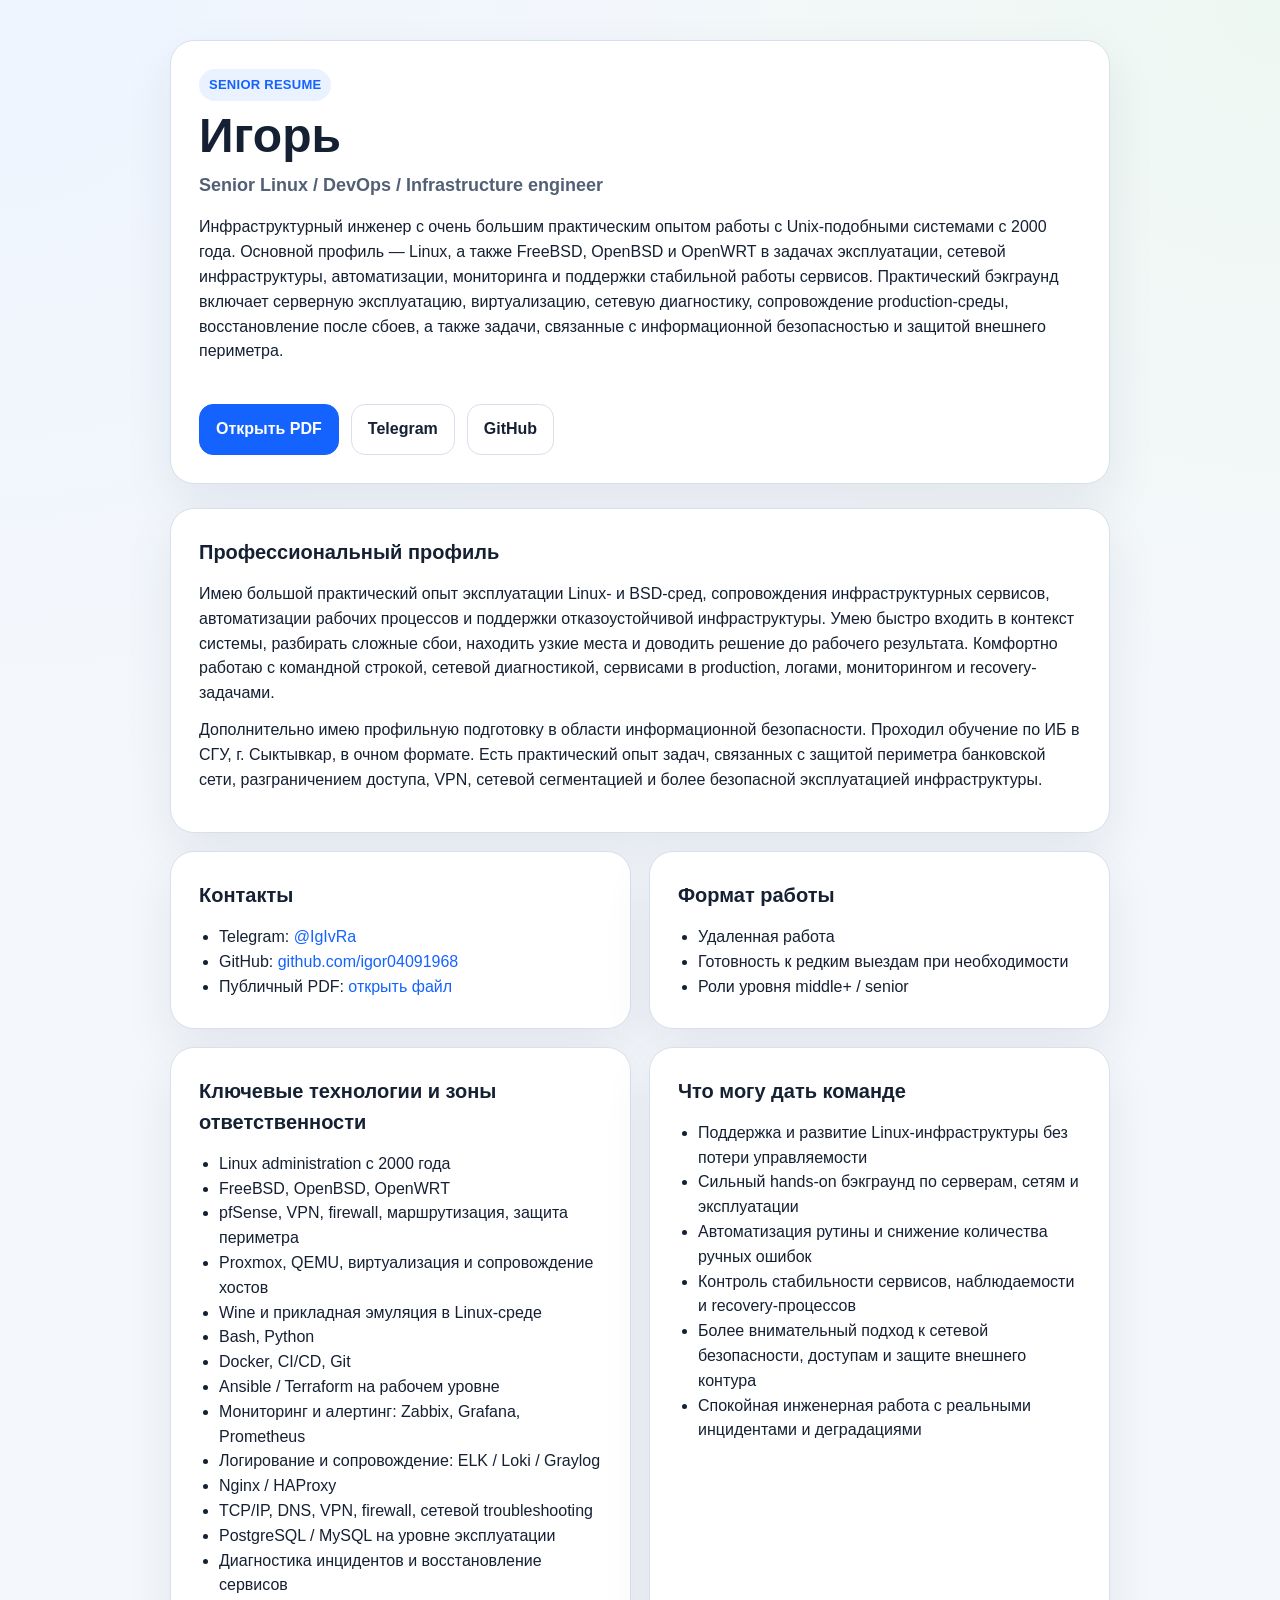
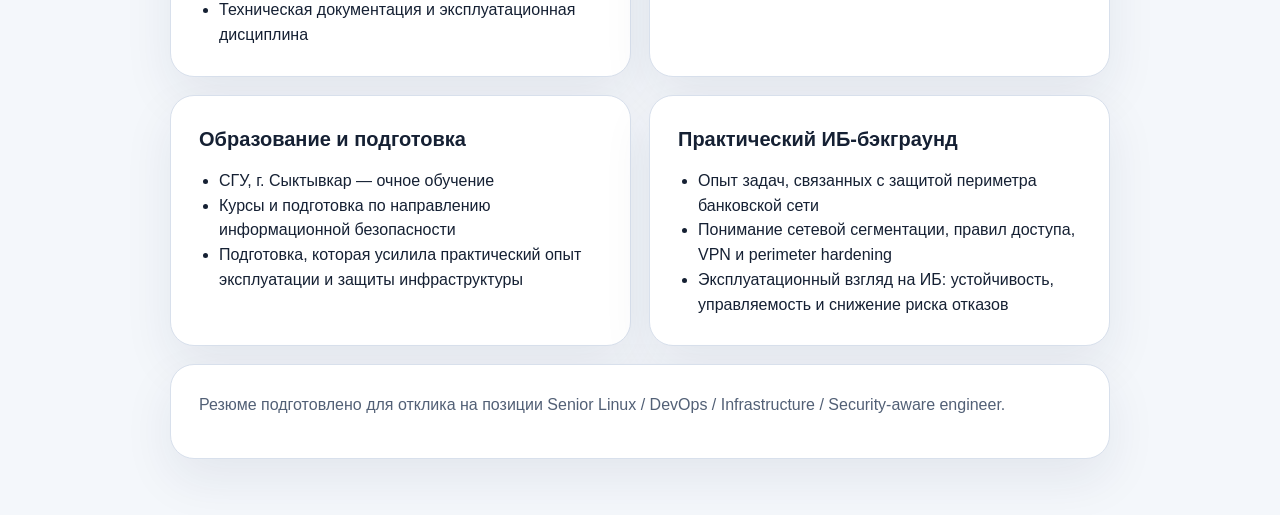
==== resume-senior.html @ 4f72da36 "feat: publish senior resume variant" ====
<!DOCTYPE html>
<html lang="ru">
<head>
  <meta charset="UTF-8">
  <meta name="viewport" content="width=device-width, initial-scale=1.0">
  <title>Игорь — Senior Linux / DevOps / Infrastructure Engineer</title>
  <link rel="icon" href="data:image/svg+xml,%3Csvg xmlns='http://www.w3.org/2000/svg' viewBox='0 0 64 64'%3E%3Crect width='64' height='64' rx='16' fill='%23161b22'/%3E%3Cpath d='M18 21h28v6H24v10h18v6H24v10h-6V21Z' fill='%23ffffff'/%3E%3C/svg%3E">
  <style>
    :root {
      --bg: #f4f7fb;
      --card: #ffffff;
      --text: #152033;
      --muted: #526076;
      --border: #d8e0ec;
      --accent: #1463ff;
      --accent-soft: #eaf2ff;
    }
    * { box-sizing: border-box; }
    body {
      margin: 0;
      font-family: "Manrope", "Segoe UI", sans-serif;
      background:
        radial-gradient(circle at top left, #eef5ff 0, transparent 32%),
        radial-gradient(circle at top right, #eef8f2 0, transparent 28%),
        var(--bg);
      color: var(--text);
      line-height: 1.55;
    }
    .page { max-width: 980px; margin: 0 auto; padding: 40px 20px 56px; }
    .card {
      background: var(--card);
      border: 1px solid var(--border);
      border-radius: 24px;
      box-shadow: 0 20px 50px rgba(25, 43, 76, 0.08);
      padding: 28px;
    }
    .hero { display: grid; gap: 18px; margin-bottom: 24px; }
    .eyebrow {
      display: inline-block; margin: 0 0 10px; padding: 6px 10px; border-radius: 999px;
      background: var(--accent-soft); color: var(--accent); font-size: 13px; font-weight: 700;
      letter-spacing: 0.02em; text-transform: uppercase;
    }
    h1 { margin: 0 0 10px; font-size: clamp(32px, 5vw, 48px); line-height: 1.05; }
    h2 { margin: 0 0 14px; font-size: 20px; }
    p { margin: 0 0 12px; }
    .subtitle { margin-bottom: 16px; color: var(--muted); font-size: 18px; font-weight: 700; }
    .contact-list, .skill-list, .value-list, .format-list { margin: 0; padding-left: 20px; }
    .sections { display: grid; gap: 18px; }
    .grid-two { display: grid; gap: 18px; grid-template-columns: repeat(2, minmax(0, 1fr)); }
    a { color: var(--accent); text-decoration: none; }
    a:hover { text-decoration: underline; }
    .actions { display: flex; flex-wrap: wrap; gap: 12px; margin-top: 10px; }
    .button {
      display: inline-flex; align-items: center; justify-content: center;
      padding: 12px 16px; border-radius: 14px; border: 1px solid var(--border);
      background: #fff; color: var(--text); font-weight: 700;
    }
    .button-primary { border-color: var(--accent); background: var(--accent); color: #fff; }
    .muted { color: var(--muted); }
    @media (max-width: 760px) {
      .page { padding: 20px 14px 32px; }
      .card { padding: 20px; border-radius: 18px; }
      .grid-two { grid-template-columns: 1fr; }
    }
  </style>
</head>
<body>
  <main class="page">
    <section class="card hero">
      <div>
        <p class="eyebrow">Senior Resume</p>
        <h1>Игорь</h1>
        <p class="subtitle">Senior Linux / DevOps / Infrastructure engineer</p>
        <p>
          Инфраструктурный инженер с очень большим практическим опытом работы с Unix-подобными системами с 2000 года.
          Основной профиль — Linux, а также FreeBSD, OpenBSD и OpenWRT в задачах эксплуатации, сетевой инфраструктуры,
          автоматизации, мониторинга и поддержки стабильной работы сервисов. Практический бэкграунд включает серверную
          эксплуатацию, виртуализацию, сетевую диагностику, сопровождение production-среды, восстановление после сбоев,
          а также задачи, связанные с информационной безопасностью и защитой внешнего периметра.
        </p>
      </div>
      <div class="actions">
        <a class="button button-primary" href="./igor_resume_senior.pdf" target="_blank" rel="noopener noreferrer">Открыть PDF</a>
        <a class="button" href="https://t.me/IgIvRa" target="_blank" rel="noopener noreferrer">Telegram</a>
        <a class="button" href="https://github.com/igor04091968" target="_blank" rel="noopener noreferrer">GitHub</a>
      </div>
    </section>

    <section class="sections">
      <article class="card">
        <h2>Профессиональный профиль</h2>
        <p>
          Имею большой практический опыт эксплуатации Linux- и BSD-сред, сопровождения инфраструктурных сервисов,
          автоматизации рабочих процессов и поддержки отказоустойчивой инфраструктуры. Умею быстро входить в контекст
          системы, разбирать сложные сбои, находить узкие места и доводить решение до рабочего результата. Комфортно
          работаю с командной строкой, сетевой диагностикой, сервисами в production, логами, мониторингом и recovery-задачами.
        </p>
        <p>
          Дополнительно имею профильную подготовку в области информационной безопасности. Проходил обучение по ИБ в СГУ,
          г. Сыктывкар, в очном формате. Есть практический опыт задач, связанных с защитой периметра банковской сети,
          разграничением доступа, VPN, сетевой сегментацией и более безопасной эксплуатацией инфраструктуры.
        </p>
      </article>

      <section class="grid-two">
        <article class="card">
          <h2>Контакты</h2>
          <ul class="contact-list">
            <li>Telegram: <a href="https://t.me/IgIvRa" target="_blank" rel="noopener noreferrer">@IgIvRa</a></li>
            <li>GitHub: <a href="https://github.com/igor04091968" target="_blank" rel="noopener noreferrer">github.com/igor04091968</a></li>
            <li>Публичный PDF: <a href="./igor_resume_senior.pdf" target="_blank" rel="noopener noreferrer">открыть файл</a></li>
          </ul>
        </article>

        <article class="card">
          <h2>Формат работы</h2>
          <ul class="format-list">
            <li>Удаленная работа</li>
            <li>Готовность к редким выездам при необходимости</li>
            <li>Роли уровня middle+ / senior</li>
          </ul>
        </article>
      </section>

      <section class="grid-two">
        <article class="card">
          <h2>Ключевые технологии и зоны ответственности</h2>
          <ul class="skill-list">
            <li>Linux administration с 2000 года</li>
            <li>FreeBSD, OpenBSD, OpenWRT</li>
            <li>pfSense, VPN, firewall, маршрутизация, защита периметра</li>
            <li>Proxmox, QEMU, виртуализация и сопровождение хостов</li>
            <li>Wine и прикладная эмуляция в Linux-среде</li>
            <li>Bash, Python</li>
            <li>Docker, CI/CD, Git</li>
            <li>Ansible / Terraform на рабочем уровне</li>
            <li>Мониторинг и алертинг: Zabbix, Grafana, Prometheus</li>
            <li>Логирование и сопровождение: ELK / Loki / Graylog</li>
            <li>Nginx / HAProxy</li>
            <li>TCP/IP, DNS, VPN, firewall, сетевой troubleshooting</li>
            <li>PostgreSQL / MySQL на уровне эксплуатации</li>
            <li>Диагностика инцидентов и восстановление сервисов</li>
            <li>Техническая документация и эксплуатационная дисциплина</li>
          </ul>
        </article>

        <article class="card">
          <h2>Что могу дать команде</h2>
          <ul class="value-list">
            <li>Поддержка и развитие Linux-инфраструктуры без потери управляемости</li>
            <li>Сильный hands-on бэкграунд по серверам, сетям и эксплуатации</li>
            <li>Автоматизация рутины и снижение количества ручных ошибок</li>
            <li>Контроль стабильности сервисов, наблюдаемости и recovery-процессов</li>
            <li>Более внимательный подход к сетевой безопасности, доступам и защите внешнего контура</li>
            <li>Спокойная инженерная работа с реальными инцидентами и деградациями</li>
          </ul>
        </article>
      </section>

      <section class="grid-two">
        <article class="card">
          <h2>Образование и подготовка</h2>
          <ul class="value-list">
            <li>СГУ, г. Сыктывкар — очное обучение</li>
            <li>Курсы и подготовка по направлению информационной безопасности</li>
            <li>Подготовка, которая усилила практический опыт эксплуатации и защиты инфраструктуры</li>
          </ul>
        </article>

        <article class="card">
          <h2>Практический ИБ-бэкграунд</h2>
          <ul class="value-list">
            <li>Опыт задач, связанных с защитой периметра банковской сети</li>
            <li>Понимание сетевой сегментации, правил доступа, VPN и perimeter hardening</li>
            <li>Эксплуатационный взгляд на ИБ: устойчивость, управляемость и снижение риска отказов</li>
          </ul>
        </article>
      </section>

      <article class="card">
        <p class="muted">Резюме подготовлено для отклика на позиции Senior Linux / DevOps / Infrastructure / Security-aware engineer.</p>
      </article>
    </section>
  </main>
</body>
</html>
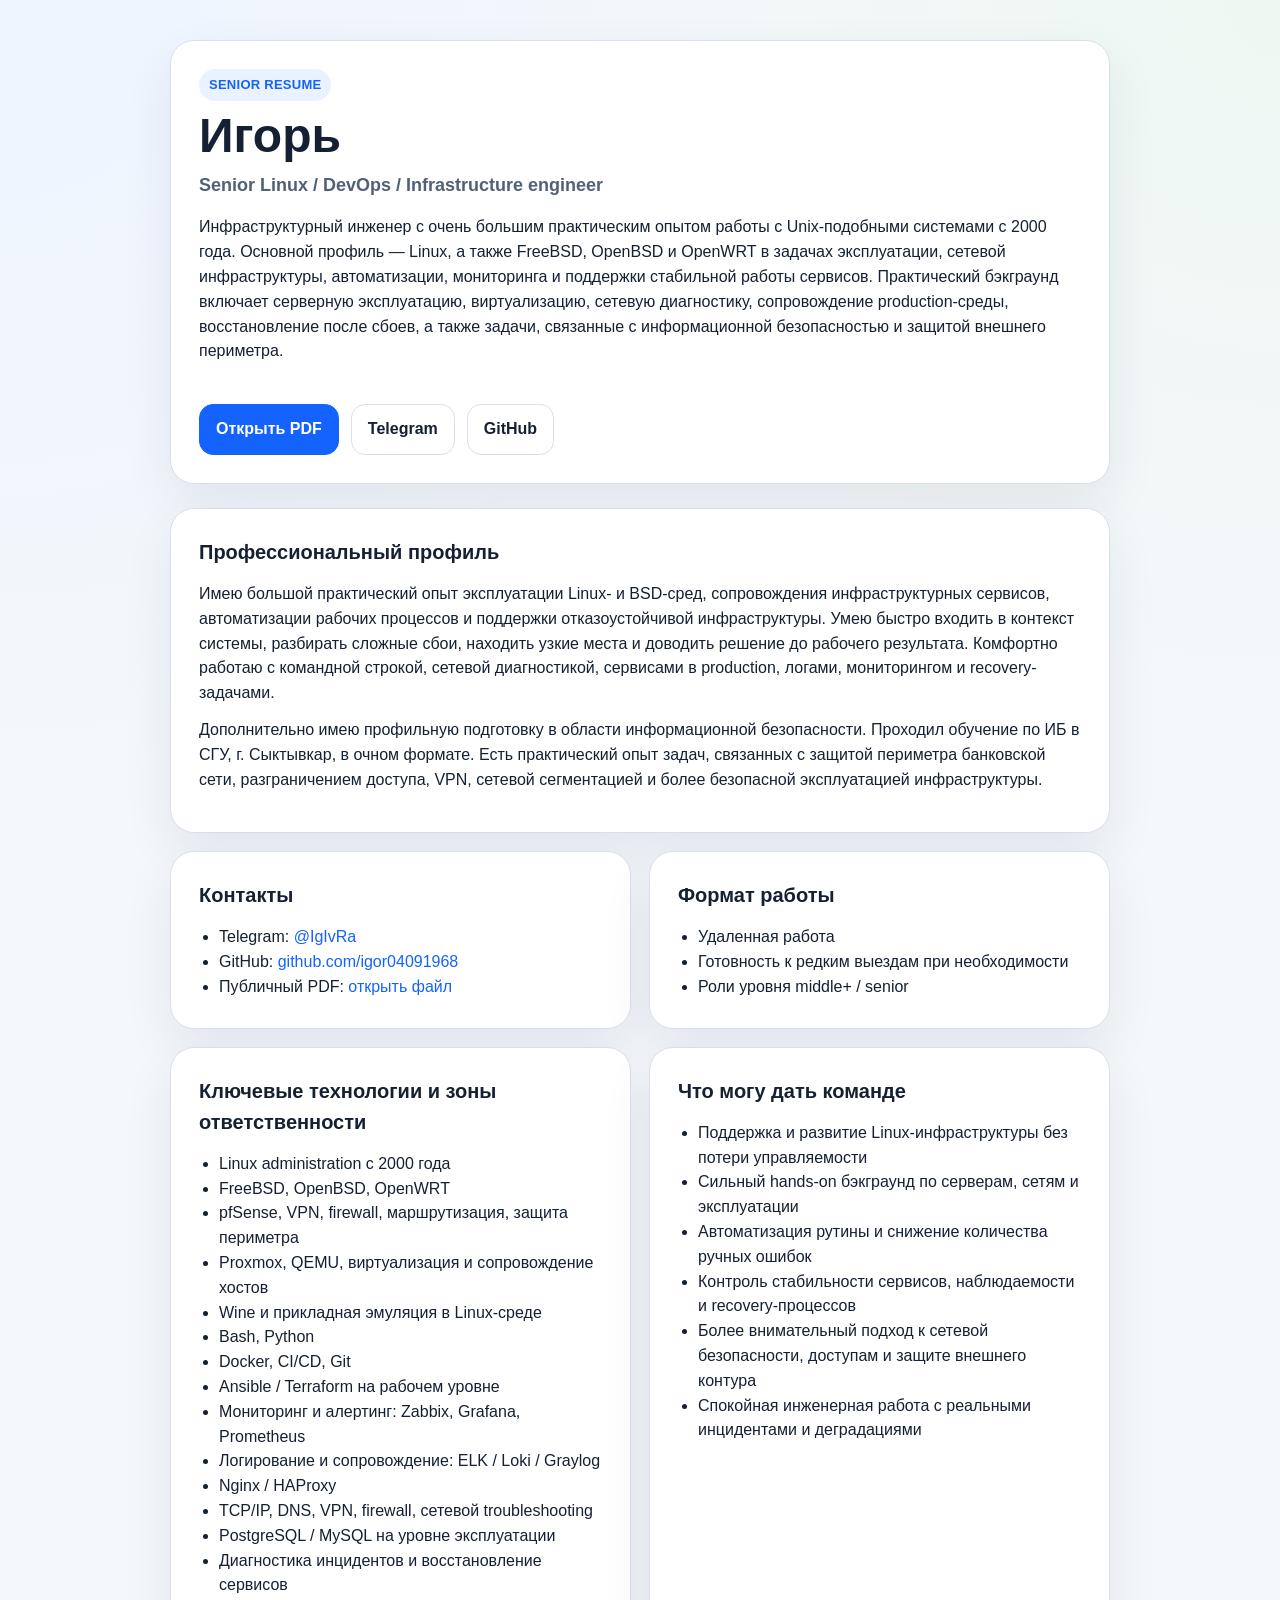
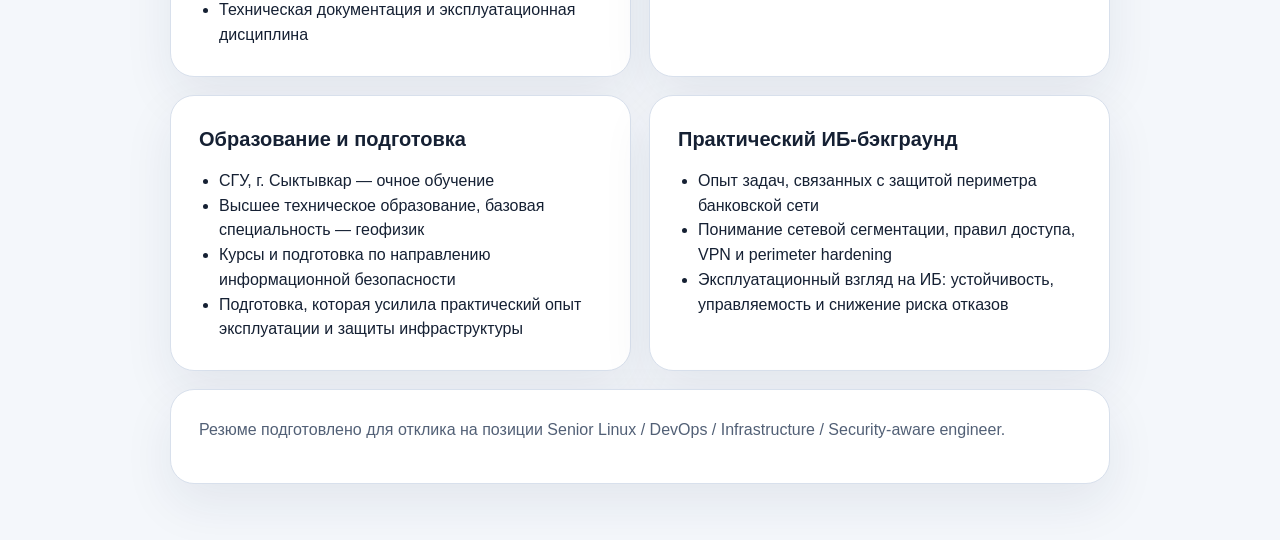
==== commit deeb3ffb: "feat: add technical education to resumes" ====
--- a/resume-senior.html
+++ b/resume-senior.html
@@ -162,6 +162,7 @@
           <h2>Образование и подготовка</h2>
           <ul class="value-list">
             <li>СГУ, г. Сыктывкар — очное обучение</li>
+            <li>Высшее техническое образование, базовая специальность — геофизик</li>
             <li>Курсы и подготовка по направлению информационной безопасности</li>
             <li>Подготовка, которая усилила практический опыт эксплуатации и защиты инфраструктуры</li>
           </ul>
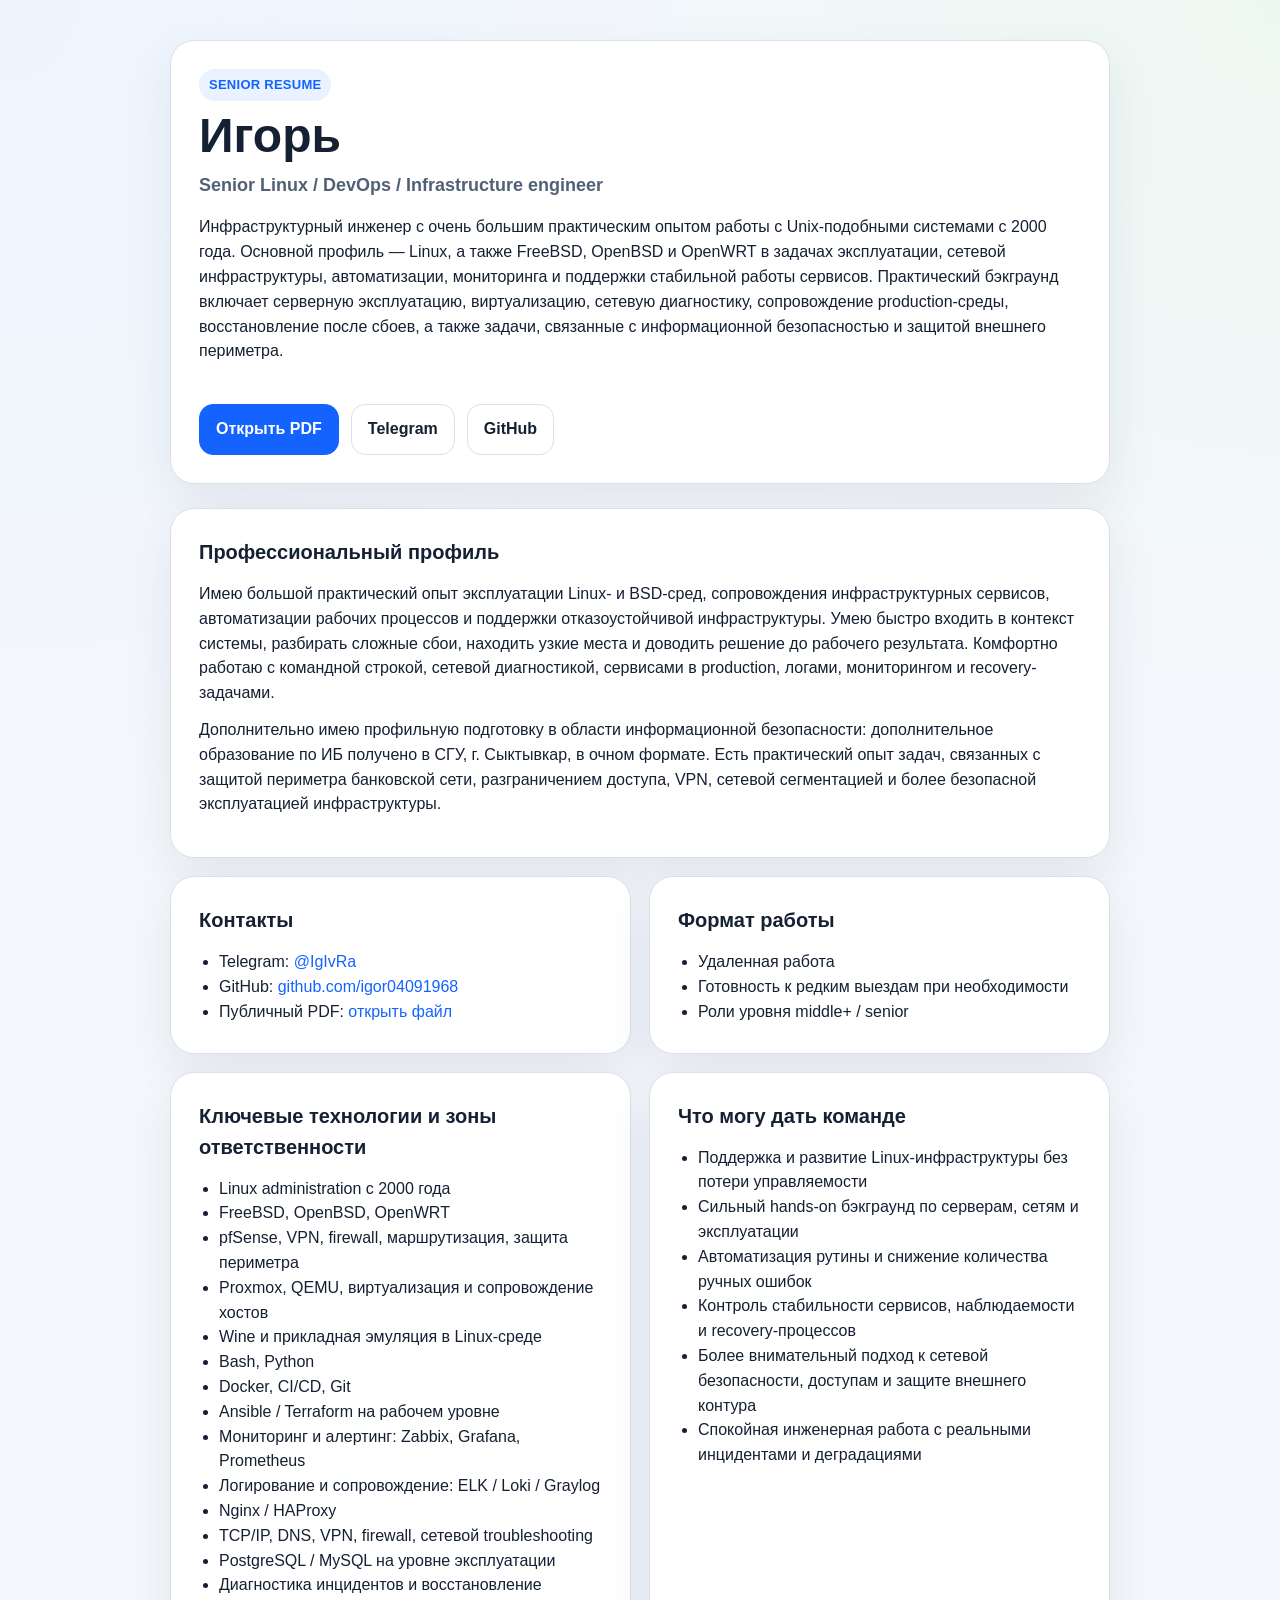
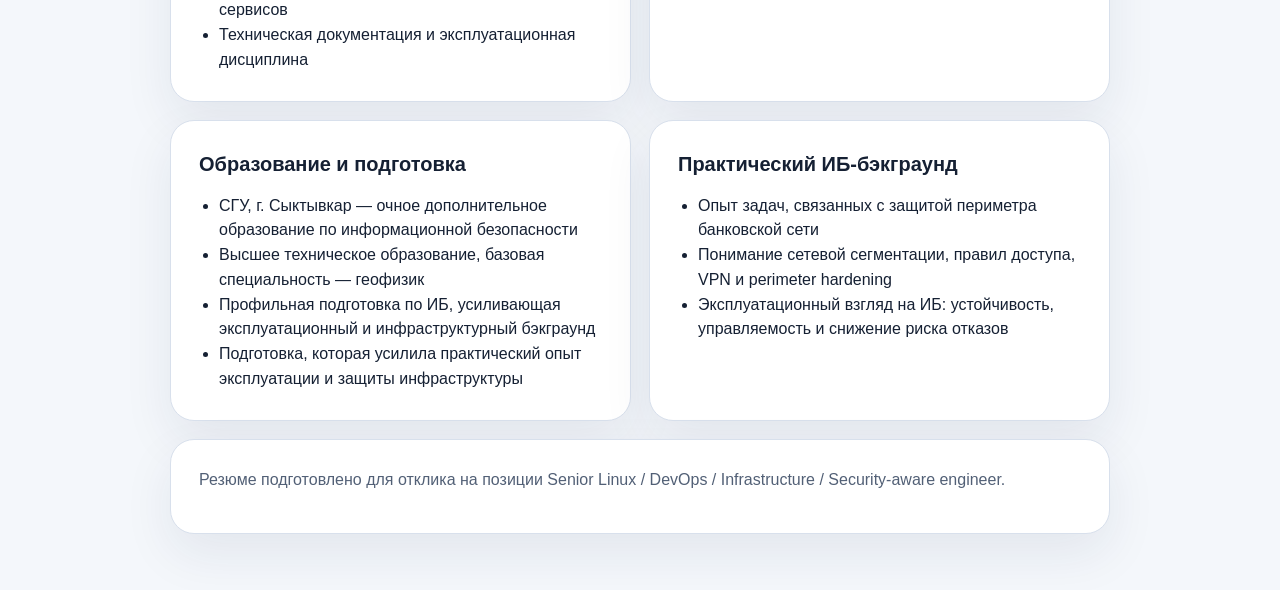
==== commit ec555576: "docs: clarify Syktyvkar State University infosec education" ====
--- a/resume-senior.html
+++ b/resume-senior.html
@@ -96,8 +96,8 @@
           работаю с командной строкой, сетевой диагностикой, сервисами в production, логами, мониторингом и recovery-задачами.
         </p>
         <p>
-          Дополнительно имею профильную подготовку в области информационной безопасности. Проходил обучение по ИБ в СГУ,
-          г. Сыктывкар, в очном формате. Есть практический опыт задач, связанных с защитой периметра банковской сети,
+          Дополнительно имею профильную подготовку в области информационной безопасности: дополнительное образование по ИБ
+          получено в СГУ, г. Сыктывкар, в очном формате. Есть практический опыт задач, связанных с защитой периметра банковской сети,
           разграничением доступа, VPN, сетевой сегментацией и более безопасной эксплуатацией инфраструктуры.
         </p>
       </article>
@@ -161,9 +161,9 @@
         <article class="card">
           <h2>Образование и подготовка</h2>
           <ul class="value-list">
-            <li>СГУ, г. Сыктывкар — очное обучение</li>
+            <li>СГУ, г. Сыктывкар — очное дополнительное образование по информационной безопасности</li>
             <li>Высшее техническое образование, базовая специальность — геофизик</li>
-            <li>Курсы и подготовка по направлению информационной безопасности</li>
+            <li>Профильная подготовка по ИБ, усиливающая эксплуатационный и инфраструктурный бэкграунд</li>
             <li>Подготовка, которая усилила практический опыт эксплуатации и защиты инфраструктуры</li>
           </ul>
         </article>
